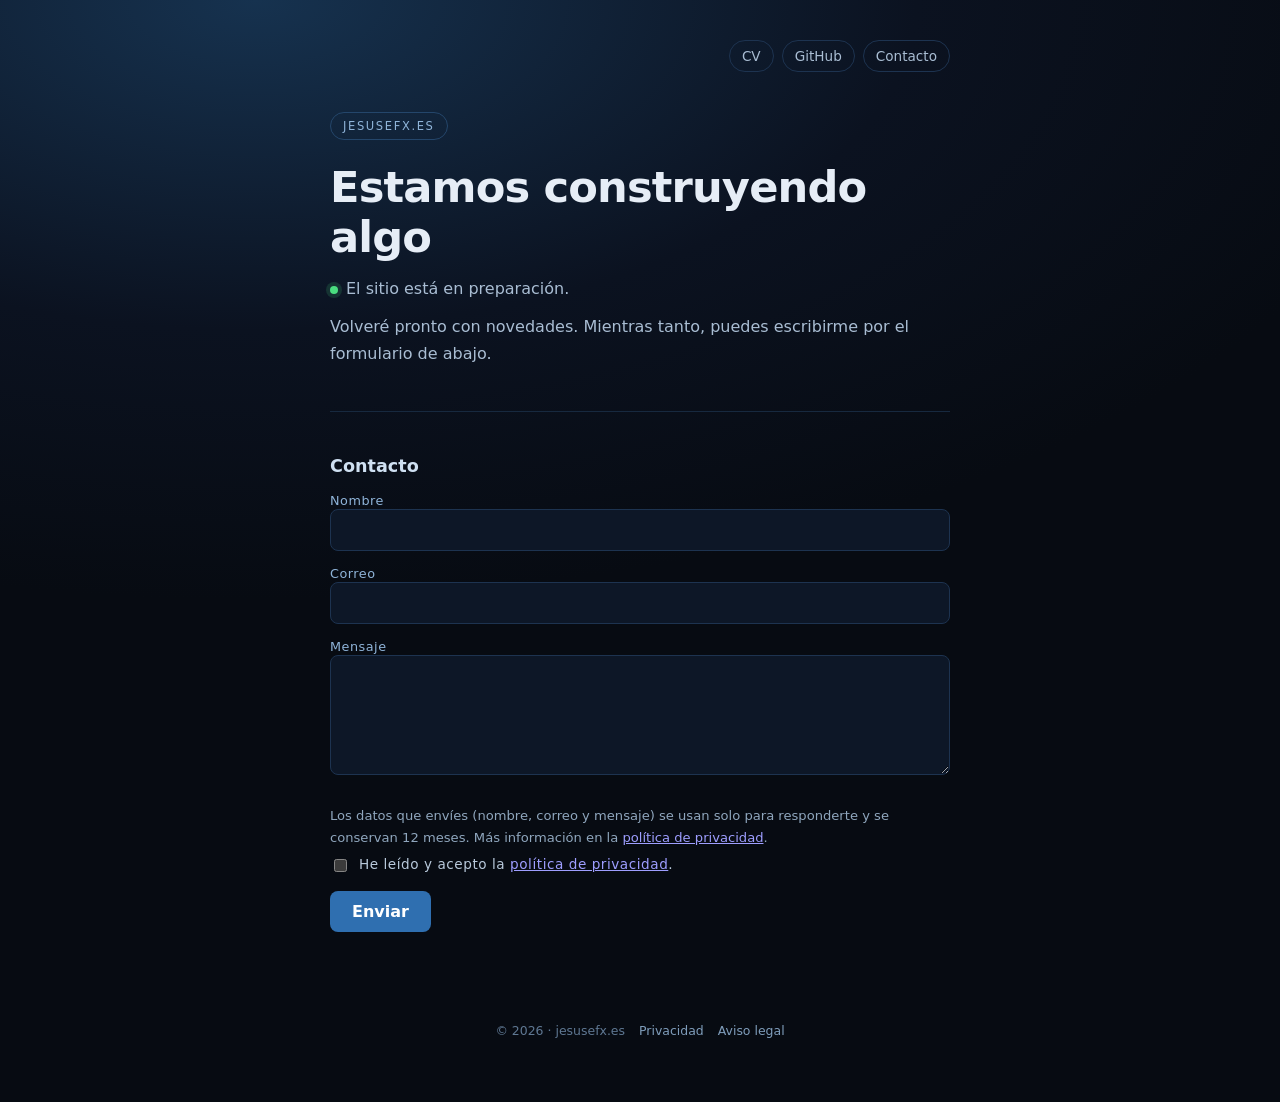
==== index.html @ 9a5c358f "SEO y accesibilidad: quitar noindex y añadir landmark main" ====
<!doctype html>
<html lang="es">
<head>
<meta charset="utf-8">
<meta name="viewport" content="width=device-width, initial-scale=1">
<title>jesusefx.es — En construcción</title>
<link rel="icon" href="/favicon.svg" type="image/svg+xml">
<link rel="icon" href="/favicon-32.png" sizes="32x32" type="image/png">
<link rel="apple-touch-icon" href="/apple-touch-icon.png">
<link rel="manifest" href="/site.webmanifest">
<meta name="theme-color" content="#14304f">
<style>
  :root { color-scheme: dark; }
  * { box-sizing: border-box; }
  body {
    margin: 0; min-height: 100vh; padding: 40px 24px 64px;
    display: flex; flex-direction: column; align-items: center;
    background: radial-gradient(1200px 600px at 20% 0%, #16324f 0%, #0b1220 55%, #070b12 100%);
    color: #e6edf6;
    font-family: system-ui, -apple-system, "Segoe UI", Roboto, Helvetica, Arial, sans-serif;
  }
  .wrap { width: 100%; max-width: 620px; }
  nav { display: flex; gap: 8px; justify-content: flex-end; flex-wrap: wrap; margin-bottom: 40px; }
  nav a {
    font-size: .85rem; color: #a9bdd3; text-decoration: none; padding: 7px 12px;
    border: 1px solid #1d3350; border-radius: 999px; transition: .15s;
  }
  nav a:hover { color: #e6edf6; border-color: #2f5a86; background: #12233a; }
  .badge {
    display: inline-block; font-size: .72rem; letter-spacing: .14em; text-transform: uppercase;
    color: #8fb4d9; border: 1px solid #24466b; border-radius: 999px; padding: 6px 12px; margin-bottom: 22px;
  }
  h1 { font-size: clamp(1.9rem, 5vw, 2.7rem); margin: 0 0 14px; font-weight: 650; letter-spacing: -.02em; }
  h2 { font-size: 1.1rem; margin: 0 0 14px; font-weight: 600; color: #cfe0f2; }
  p { color: #a9bdd3; line-height: 1.65; margin: 0 0 12px; }
  .dot {
    display: inline-block; width: 8px; height: 8px; border-radius: 50%;
    background: #4ade80; margin-right: 8px; box-shadow: 0 0 0 4px rgba(74,222,128,.15);
  }
  hr { border: 0; border-top: 1px solid #17293f; margin: 44px 0; }
  form { display: grid; gap: 12px; }
  label { font-size: .8rem; color: #8fb4d9; letter-spacing: .04em; }
  input, textarea {
    width: 100%; padding: 11px 12px; border-radius: 8px; border: 1px solid #1d3350;
    background: #0d1727; color: #e6edf6; font: inherit; font-size: .95rem;
  }
  input:focus, textarea:focus { outline: none; border-color: #3f6f9f; box-shadow: 0 0 0 3px rgba(63,111,159,.18); }
  textarea { min-height: 120px; resize: vertical; }
  button {
    justify-self: start; margin-top: 4px; padding: 11px 22px; border-radius: 8px; border: 0;
    background: #2f6fb0; color: #fff; font: inherit; font-weight: 600; cursor: pointer;
  }
  button:hover { background: #3a82cb; }
  button:disabled { opacity: .55; cursor: not-allowed; }
  .msg { font-size: .9rem; min-height: 1.3em; }
  .ok { color: #4ade80; }
  .err { color: #f87171; }
  footer { margin-top: 48px; font-size: .78rem; color: #5f7893; text-align: center; }
  footer a { color: #7f9dbb; text-decoration: none; }
  footer { display: flex; gap: 14px; flex-wrap: wrap; justify-content: center; }
  .skip { position: absolute; left: -9999px; top: 0; background: #2f6fb0; color: #fff;
          padding: 8px 14px; border-radius: 0 0 8px 0; z-index: 10; text-decoration: none; }
  .skip:focus { left: 0; }
  a:focus-visible, button:focus-visible, input:focus-visible, textarea:focus-visible {
    outline: 2px solid #7fc4ff; outline-offset: 2px;
  }
  .privacidad { margin: 2px 0 0; }
  .aviso-privacidad { font-size: .82rem; color: #8fa6bd; margin: 0 0 8px; }
  .check { display: flex; gap: 9px; align-items: flex-start; font-size: .85rem; color: #b9cadc; }
  .check input { width: auto; margin-top: 3px; flex: none; }
</style>
</head>
<body>
  <a class="skip" href="#contacto">Ir al formulario</a>
  <div class="wrap">
    <nav>
      <a href="/cv">CV</a>
      <a href="https://github.com/myheroxd" target="_blank" rel="noopener">GitHub</a>
      <a href="#contacto">Contacto</a>
    </nav>

    <main>
    <span class="badge">jesusefx.es</span>
    <h1>Estamos construyendo algo</h1>
    <p><span class="dot"></span>El sitio está en preparación.</p>
    <p>Volveré pronto con novedades. Mientras tanto, puedes escribirme por el formulario de abajo.</p>

    <hr>

    <section id="contacto">
      <h2>Contacto</h2>
      <form id="form-contacto" novalidate>
        <div>
          <label for="nombre">Nombre</label>
          <input id="nombre" name="nombre" type="text" maxlength="100" required autocomplete="name">
        </div>
        <div>
          <label for="email">Correo</label>
          <input id="email" name="email" type="email" maxlength="200" required autocomplete="email">
        </div>
        <div>
          <label for="mensaje">Mensaje</label>
          <textarea id="mensaje" name="mensaje" maxlength="2000" required></textarea>
        </div>

        <!-- Sustituye TU_SITE_KEY por la clave pública de Turnstile -->
        <div class="cf-turnstile" data-sitekey="0x4AAAAAAGAMN-S6nkzIcXFP" data-theme="dark"></div>

        <div class="privacidad">
          <p class="aviso-privacidad" id="aviso-privacidad">
            Los datos que envíes (nombre, correo y mensaje) se usan solo para responderte y se conservan
            12 meses. Más información en la <a href="/privacidad">política de privacidad</a>.
          </p>
          <label class="check">
            <input type="checkbox" id="acepto" name="acepto" required aria-describedby="aviso-privacidad">
            <span>He leído y acepto la <a href="/privacidad">política de privacidad</a>.</span>
          </label>
        </div>

        <button type="submit" id="enviar">Enviar</button>
        <p class="msg" id="estado" role="status" aria-live="polite"></p>
      </form>
    </section>
    </main>

    <footer>
      <span>© 2026 · jesusefx.es</span>
      <a href="/privacidad">Privacidad</a>
      <a href="/aviso-legal">Aviso legal</a>
    </footer>
  </div>

  <script src="https://challenges.cloudflare.com/turnstile/v0/api.js" async defer></script>
  <script>
    const form = document.getElementById('form-contacto');
    const estado = document.getElementById('estado');
    const boton = document.getElementById('enviar');

    form.addEventListener('submit', async (e) => {
      e.preventDefault();
      estado.textContent = '';
      estado.className = 'msg';

      const nombre = form.nombre.value.trim();
      const email = form.email.value.trim();
      const mensaje = form.mensaje.value.trim();
      const token = form.querySelector('[name="cf-turnstile-response"]')?.value || '';
      const acepta = form.acepto.checked;

      if (!nombre || !email || !mensaje) {
        estado.textContent = 'Rellena todos los campos.';
        estado.classList.add('err');
        return;
      }
      if (!acepta) {
        estado.textContent = 'Debes aceptar la política de privacidad.';
        estado.classList.add('err');
        form.acepto.focus();
        return;
      }
      if (!token) {
        estado.textContent = 'Espera a que se complete la verificación.';
        estado.classList.add('err');
        return;
      }

      boton.disabled = true;
      estado.textContent = 'Enviando…';
      try {
        const r = await fetch('https://api.jesusefx.es/contact', {
          method: 'POST',
          headers: { 'content-type': 'application/json' },
          body: JSON.stringify({ nombre, email, mensaje, acepta, 'cf-turnstile-response': token })
        });
        const data = await r.json().catch(() => ({}));
        if (r.ok && data.ok) {
          form.reset();
          if (window.turnstile) turnstile.reset();
          estado.textContent = 'Mensaje enviado. Gracias.';
          estado.classList.add('ok');
        } else {
          estado.textContent = 'No se pudo enviar. Inténtalo más tarde.';
          estado.classList.add('err');
        }
      } catch {
        estado.textContent = 'Error de conexión.';
        estado.classList.add('err');
      } finally {
        boton.disabled = false;
      }
    });
  </script>
</body>
</html>
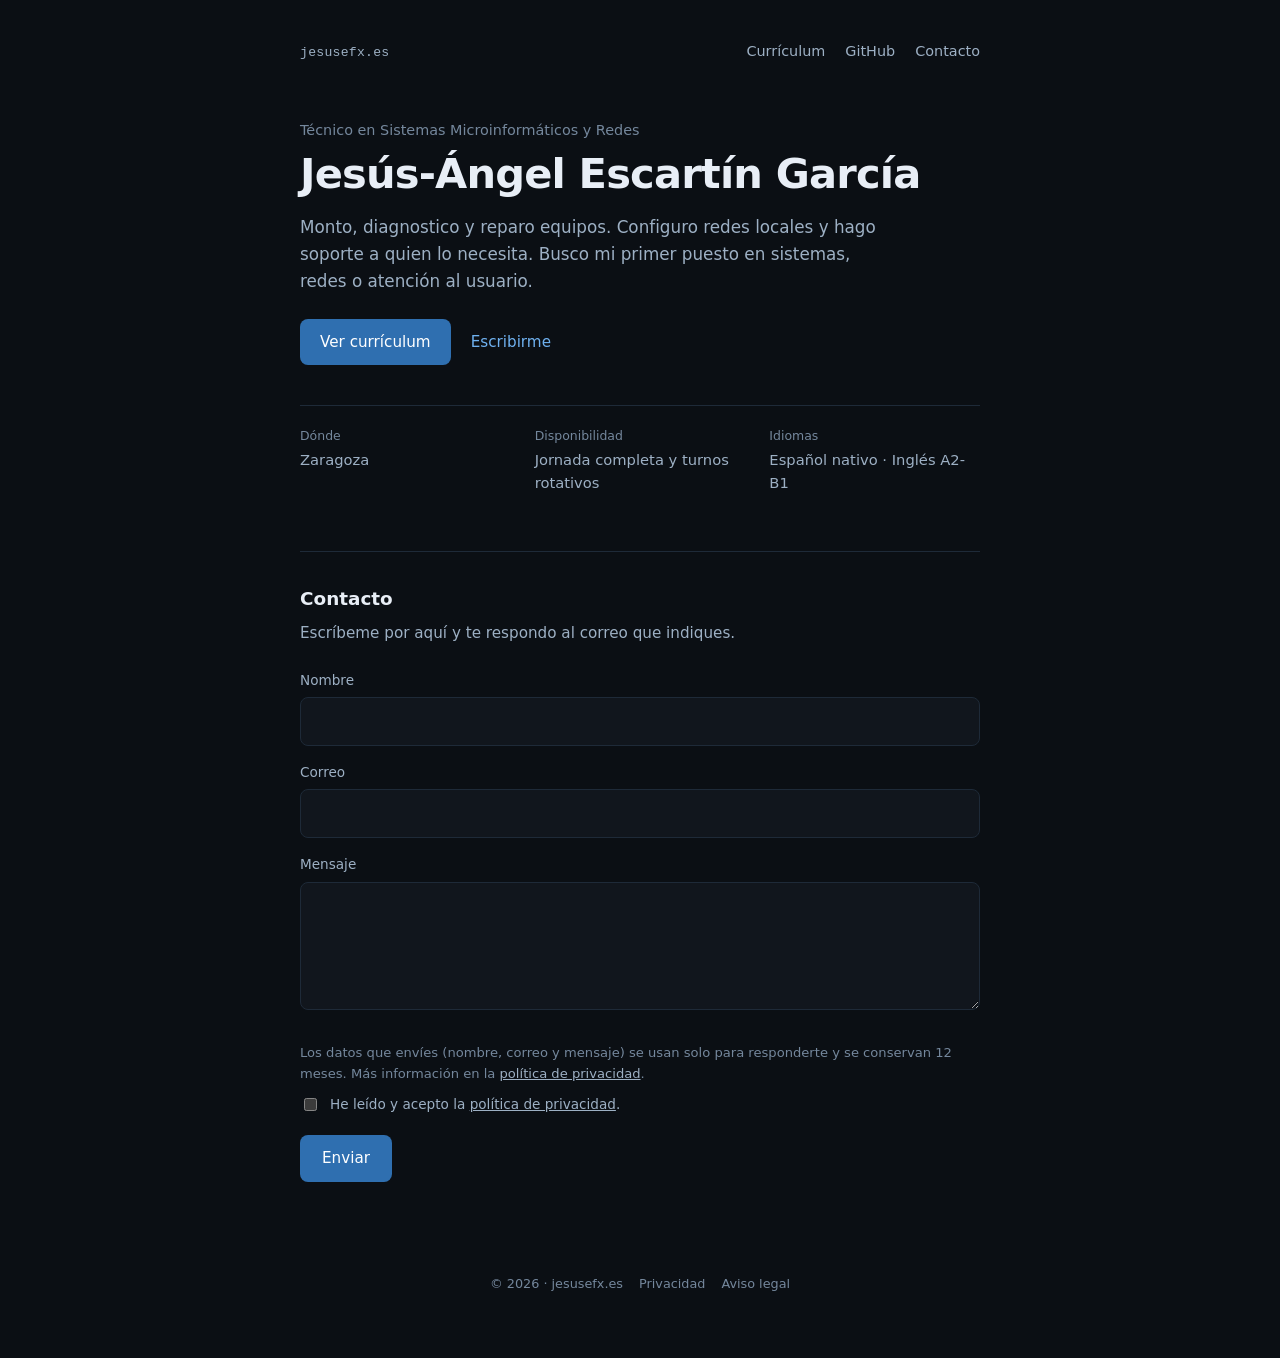
==== commit 2d739dab: "Rediseño de la portada, 404 y CV sin comentarios" ====
--- a/index.html
+++ b/index.html
@@ -3,124 +3,265 @@
 <head>
 <meta charset="utf-8">
 <meta name="viewport" content="width=device-width, initial-scale=1">
-<title>jesusefx.es — En construcción</title>
+<title>Jesús-Ángel Escartín García · Sistemas y redes</title>
+<meta name="description" content="Sitio personal de Jesús-Ángel Escartín García, técnico en Sistemas Microinformáticos y Redes. Currículum y formulario de contacto.">
 <link rel="icon" href="/favicon.svg" type="image/svg+xml">
 <link rel="icon" href="/favicon-32.png" sizes="32x32" type="image/png">
 <link rel="apple-touch-icon" href="/apple-touch-icon.png">
 <link rel="manifest" href="/site.webmanifest">
-<meta name="theme-color" content="#14304f">
+<meta name="theme-color" content="#0b0f14">
 <style>
-  :root { color-scheme: dark; }
+  :root {
+    color-scheme: dark;
+    --fondo: #0b0f14;
+    --superficie: #11161d;
+    --linea: #1e2a38;
+    --texto: #e8eef6;
+    --texto-2: #9db0c4;
+    --texto-3: #74879c;
+    --acento: #2f6fb0;
+    --acento-hover: #3a82cb;
+    --enlace: #6fb1f0;
+  }
   * { box-sizing: border-box; }
   body {
-    margin: 0; min-height: 100vh; padding: 40px 24px 64px;
-    display: flex; flex-direction: column; align-items: center;
-    background: radial-gradient(1200px 600px at 20% 0%, #16324f 0%, #0b1220 55%, #070b12 100%);
-    color: #e6edf6;
+    margin: 0;
+    padding: 40px 24px 64px;
+    background: var(--fondo);
+    color: var(--texto);
     font-family: system-ui, -apple-system, "Segoe UI", Roboto, Helvetica, Arial, sans-serif;
-  }
-  .wrap { width: 100%; max-width: 620px; }
-  nav { display: flex; gap: 8px; justify-content: flex-end; flex-wrap: wrap; margin-bottom: 40px; }
+    line-height: 1.6;
+  }
+  .wrap { width: 100%; max-width: 680px; margin: 0 auto; }
+  .cabecera {
+    display: flex;
+    justify-content: space-between;
+    align-items: baseline;
+    gap: 16px;
+    flex-wrap: wrap;
+    margin-bottom: 56px;
+  }
+  .marca {
+    font-family: ui-monospace, SFMono-Regular, Menlo, Consolas, monospace;
+    font-size: .82rem;
+    color: var(--texto-2);
+    text-decoration: none;
+    letter-spacing: .02em;
+  }
+  .marca:hover { color: var(--texto); }
+  nav { display: flex; gap: 20px; flex-wrap: wrap; }
   nav a {
-    font-size: .85rem; color: #a9bdd3; text-decoration: none; padding: 7px 12px;
-    border: 1px solid #1d3350; border-radius: 999px; transition: .15s;
-  }
-  nav a:hover { color: #e6edf6; border-color: #2f5a86; background: #12233a; }
-  .badge {
-    display: inline-block; font-size: .72rem; letter-spacing: .14em; text-transform: uppercase;
-    color: #8fb4d9; border: 1px solid #24466b; border-radius: 999px; padding: 6px 12px; margin-bottom: 22px;
-  }
-  h1 { font-size: clamp(1.9rem, 5vw, 2.7rem); margin: 0 0 14px; font-weight: 650; letter-spacing: -.02em; }
-  h2 { font-size: 1.1rem; margin: 0 0 14px; font-weight: 600; color: #cfe0f2; }
-  p { color: #a9bdd3; line-height: 1.65; margin: 0 0 12px; }
-  .dot {
-    display: inline-block; width: 8px; height: 8px; border-radius: 50%;
-    background: #4ade80; margin-right: 8px; box-shadow: 0 0 0 4px rgba(74,222,128,.15);
-  }
-  hr { border: 0; border-top: 1px solid #17293f; margin: 44px 0; }
-  form { display: grid; gap: 12px; }
-  label { font-size: .8rem; color: #8fb4d9; letter-spacing: .04em; }
+    font-size: .9rem;
+    color: var(--texto-2);
+    text-decoration: none;
+  }
+  nav a:hover { color: var(--texto); }
+  .kicker {
+    margin: 0 0 8px;
+    font-size: .9rem;
+    color: var(--texto-3);
+  }
+  h1 {
+    margin: 0 0 16px;
+    font-size: clamp(2rem, 5vw, 2.6rem);
+    font-weight: 600;
+    letter-spacing: -.02em;
+    line-height: 1.15;
+  }
+  .entradilla {
+    margin: 0 0 24px;
+    max-width: 56ch;
+    font-size: 1.05rem;
+    color: var(--texto-2);
+  }
+  .acciones { display: flex; align-items: center; gap: 20px; flex-wrap: wrap; margin: 0 0 40px; }
+  .boton {
+    display: inline-block;
+    padding: 11px 20px;
+    border-radius: 8px;
+    background: var(--acento);
+    color: #fff;
+    font-size: .95rem;
+    font-weight: 500;
+    text-decoration: none;
+  }
+  .boton:hover { background: var(--acento-hover); }
+  .enlace { color: var(--enlace); font-size: .95rem; text-decoration: none; }
+  .enlace:hover { text-decoration: underline; }
+  .datos {
+    display: grid;
+    grid-template-columns: repeat(auto-fit, minmax(150px, 1fr));
+    gap: 16px 24px;
+    margin: 0 0 8px;
+    padding: 20px 0 0;
+    border-top: 1px solid var(--linea);
+  }
+  .datos div { margin: 0; }
+  .datos dt {
+    margin: 0 0 2px;
+    font-size: .78rem;
+    color: var(--texto-3);
+  }
+  .datos dd { margin: 0; font-size: .92rem; color: var(--texto-2); }
+  section { margin-top: 56px; padding-top: 32px; border-top: 1px solid var(--linea); }
+  h2 { margin: 0 0 8px; font-size: 1.15rem; font-weight: 600; }
+  .nota { margin: 0 0 24px; font-size: .95rem; color: var(--texto-2); }
+  form { display: grid; gap: 16px; }
+  .campo { display: grid; gap: 6px; }
+  label { font-size: .85rem; color: var(--texto-2); }
   input, textarea {
-    width: 100%; padding: 11px 12px; border-radius: 8px; border: 1px solid #1d3350;
-    background: #0d1727; color: #e6edf6; font: inherit; font-size: .95rem;
-  }
-  input:focus, textarea:focus { outline: none; border-color: #3f6f9f; box-shadow: 0 0 0 3px rgba(63,111,159,.18); }
-  textarea { min-height: 120px; resize: vertical; }
+    width: 100%;
+    padding: 11px 12px;
+    border: 1px solid var(--linea);
+    border-radius: 8px;
+    background: var(--superficie);
+    color: var(--texto);
+    font: inherit;
+    font-size: .95rem;
+  }
+  input:hover, textarea:hover { border-color: #2b3d52; }
+  input:focus-visible, textarea:focus-visible {
+    outline: 2px solid var(--enlace);
+    outline-offset: 1px;
+    border-color: var(--enlace);
+  }
+  textarea { min-height: 128px; resize: vertical; }
   button {
-    justify-self: start; margin-top: 4px; padding: 11px 22px; border-radius: 8px; border: 0;
-    background: #2f6fb0; color: #fff; font: inherit; font-weight: 600; cursor: pointer;
-  }
-  button:hover { background: #3a82cb; }
+    justify-self: start;
+    margin-top: 4px;
+    padding: 11px 22px;
+    border: 0;
+    border-radius: 8px;
+    background: var(--acento);
+    color: #fff;
+    font: inherit;
+    font-size: .95rem;
+    font-weight: 500;
+    cursor: pointer;
+  }
+  button:hover { background: var(--acento-hover); }
   button:disabled { opacity: .55; cursor: not-allowed; }
-  .msg { font-size: .9rem; min-height: 1.3em; }
-  .ok { color: #4ade80; }
-  .err { color: #f87171; }
-  footer { margin-top: 48px; font-size: .78rem; color: #5f7893; text-align: center; }
-  footer a { color: #7f9dbb; text-decoration: none; }
-  footer { display: flex; gap: 14px; flex-wrap: wrap; justify-content: center; }
-  .skip { position: absolute; left: -9999px; top: 0; background: #2f6fb0; color: #fff;
-          padding: 8px 14px; border-radius: 0 0 8px 0; z-index: 10; text-decoration: none; }
-  .skip:focus { left: 0; }
-  a:focus-visible, button:focus-visible, input:focus-visible, textarea:focus-visible {
-    outline: 2px solid #7fc4ff; outline-offset: 2px;
-  }
-  .privacidad { margin: 2px 0 0; }
-  .aviso-privacidad { font-size: .82rem; color: #8fa6bd; margin: 0 0 8px; }
-  .check { display: flex; gap: 9px; align-items: flex-start; font-size: .85rem; color: #b9cadc; }
-  .check input { width: auto; margin-top: 3px; flex: none; }
+  .aviso-privacidad {
+    margin: 0 0 10px;
+    font-size: .82rem;
+    color: var(--texto-3);
+  }
+  .aviso-privacidad a { color: var(--texto-2); }
+  .aceptacion { display: flex; gap: 10px; align-items: flex-start; font-size: .85rem; color: var(--texto-2); }
+  .aceptacion input { width: auto; margin-top: 4px; flex: none; }
+  .aceptacion a { color: var(--texto-2); }
+  .estado { min-height: 1.4em; margin: 0; font-size: .9rem; }
+  .estado.ok { color: #7ee0a1; }
+  .estado.err { color: #ff9a9a; }
+  footer {
+    display: flex;
+    gap: 16px;
+    flex-wrap: wrap;
+    justify-content: center;
+    margin-top: 56px;
+    font-size: .8rem;
+    color: var(--texto-3);
+  }
+  footer a { color: var(--texto-3); text-decoration: none; }
+  footer a:hover { color: var(--texto-2); }
+  .saltar {
+    position: absolute;
+    left: -9999px;
+    top: 0;
+    padding: 8px 14px;
+    border-radius: 0 0 8px 0;
+    background: var(--acento);
+    color: #fff;
+    text-decoration: none;
+    z-index: 10;
+  }
+  .saltar:focus { left: 0; }
+  a:focus-visible, button:focus-visible {
+    outline: 2px solid var(--enlace);
+    outline-offset: 2px;
+  }
+  @media (max-width: 520px) {
+    body { padding: 24px 20px 48px; }
+    .cabecera { margin-bottom: 40px; }
+    nav { gap: 14px; }
+    .datos { grid-template-columns: 1fr; gap: 12px; }
+  }
 </style>
 </head>
 <body>
-  <a class="skip" href="#contacto">Ir al formulario</a>
+  <a class="saltar" href="#contacto">Ir al formulario</a>
   <div class="wrap">
-    <nav>
-      <a href="/cv">CV</a>
-      <a href="https://github.com/myheroxd" target="_blank" rel="noopener">GitHub</a>
-      <a href="#contacto">Contacto</a>
-    </nav>
+    <header class="cabecera">
+      <a class="marca" href="/">jesusefx.es</a>
+      <nav>
+        <a href="/cv">Currículum</a>
+        <a href="https://github.com/myheroxd" target="_blank" rel="noopener">GitHub</a>
+        <a href="#contacto">Contacto</a>
+      </nav>
+    </header>
 
     <main>
-    <span class="badge">jesusefx.es</span>
-    <h1>Estamos construyendo algo</h1>
-    <p><span class="dot"></span>El sitio está en preparación.</p>
-    <p>Volveré pronto con novedades. Mientras tanto, puedes escribirme por el formulario de abajo.</p>
-
-    <hr>
-
-    <section id="contacto">
-      <h2>Contacto</h2>
-      <form id="form-contacto" novalidate>
+      <p class="kicker">Técnico en Sistemas Microinformáticos y Redes</p>
+      <h1>Jesús-Ángel Escartín García</h1>
+      <p class="entradilla">
+        Monto, diagnostico y reparo equipos. Configuro redes locales y hago soporte
+        a quien lo necesita. Busco mi primer puesto en sistemas, redes o atención al usuario.
+      </p>
+      <p class="acciones">
+        <a class="boton" href="/cv">Ver currículum</a>
+        <a class="enlace" href="#contacto">Escribirme</a>
+      </p>
+
+      <dl class="datos">
         <div>
-          <label for="nombre">Nombre</label>
-          <input id="nombre" name="nombre" type="text" maxlength="100" required autocomplete="name">
+          <dt>Dónde</dt>
+          <dd>Zaragoza</dd>
         </div>
         <div>
-          <label for="email">Correo</label>
-          <input id="email" name="email" type="email" maxlength="200" required autocomplete="email">
+          <dt>Disponibilidad</dt>
+          <dd>Jornada completa y turnos rotativos</dd>
         </div>
         <div>
-          <label for="mensaje">Mensaje</label>
-          <textarea id="mensaje" name="mensaje" maxlength="2000" required></textarea>
+          <dt>Idiomas</dt>
+          <dd>Español nativo · Inglés A2-B1</dd>
         </div>
-
-        <!-- Sustituye TU_SITE_KEY por la clave pública de Turnstile -->
-        <div class="cf-turnstile" data-sitekey="0x4AAAAAAGAMN-S6nkzIcXFP" data-theme="dark"></div>
-
-        <div class="privacidad">
-          <p class="aviso-privacidad" id="aviso-privacidad">
-            Los datos que envíes (nombre, correo y mensaje) se usan solo para responderte y se conservan
-            12 meses. Más información en la <a href="/privacidad">política de privacidad</a>.
-          </p>
-          <label class="check">
-            <input type="checkbox" id="acepto" name="acepto" required aria-describedby="aviso-privacidad">
-            <span>He leído y acepto la <a href="/privacidad">política de privacidad</a>.</span>
-          </label>
-        </div>
-
-        <button type="submit" id="enviar">Enviar</button>
-        <p class="msg" id="estado" role="status" aria-live="polite"></p>
-      </form>
-    </section>
+      </dl>
+
+      <section id="contacto">
+        <h2>Contacto</h2>
+        <p class="nota">Escríbeme por aquí y te respondo al correo que indiques.</p>
+        <form id="form-contacto" novalidate>
+          <div class="campo">
+            <label for="nombre">Nombre</label>
+            <input id="nombre" name="nombre" type="text" maxlength="100" required autocomplete="name">
+          </div>
+          <div class="campo">
+            <label for="email">Correo</label>
+            <input id="email" name="email" type="email" maxlength="200" required autocomplete="email">
+          </div>
+          <div class="campo">
+            <label for="mensaje">Mensaje</label>
+            <textarea id="mensaje" name="mensaje" maxlength="2000" required></textarea>
+          </div>
+
+          <div id="turnstile-wrap" data-sitekey="0x4AAAAAAGAMN-S6nkzIcXFP" data-theme="dark"></div>
+
+          <div>
+            <p class="aviso-privacidad" id="aviso-privacidad">
+              Los datos que envíes (nombre, correo y mensaje) se usan solo para responderte y se
+              conservan 12 meses. Más información en la
+              <a href="/privacidad">política de privacidad</a>.
+            </p>
+            <label class="aceptacion">
+              <input type="checkbox" id="acepto" name="acepto" required aria-describedby="aviso-privacidad">
+              <span>He leído y acepto la <a href="/privacidad">política de privacidad</a>.</span>
+            </label>
+          </div>
+
+          <button type="submit" id="enviar">Enviar</button>
+          <p class="estado" id="estado" role="status" aria-live="polite"></p>
+        </form>
+      </section>
     </main>
 
     <footer>
@@ -130,63 +271,114 @@
     </footer>
   </div>
 
-  <script src="https://challenges.cloudflare.com/turnstile/v0/api.js" async defer></script>
   <script>
-    const form = document.getElementById('form-contacto');
+    const formulario = document.getElementById('form-contacto');
     const estado = document.getElementById('estado');
-    const boton = document.getElementById('enviar');
-
-    form.addEventListener('submit', async (e) => {
-      e.preventDefault();
-      estado.textContent = '';
-      estado.className = 'msg';
-
-      const nombre = form.nombre.value.trim();
-      const email = form.email.value.trim();
-      const mensaje = form.mensaje.value.trim();
-      const token = form.querySelector('[name="cf-turnstile-response"]')?.value || '';
-      const acepta = form.acepto.checked;
-
-      if (!nombre || !email || !mensaje) {
-        estado.textContent = 'Rellena todos los campos.';
-        estado.classList.add('err');
+    const botonEnviar = document.getElementById('enviar');
+    const contenedorWidget = document.getElementById('turnstile-wrap');
+
+    let cargandoWidget = false;
+
+    function mostrarEstado(texto, tipo) {
+      estado.textContent = texto;
+      estado.className = tipo ? 'estado ' + tipo : 'estado';
+    }
+
+    function cargarWidget() {
+      if (cargandoWidget || window.turnstile) {
         return;
       }
-      if (!acepta) {
-        estado.textContent = 'Debes aceptar la política de privacidad.';
-        estado.classList.add('err');
-        form.acepto.focus();
+      cargandoWidget = true;
+      const script = document.createElement('script');
+      script.src = 'https://challenges.cloudflare.com/turnstile/v0/api.js?render=explicit';
+      script.async = true;
+      script.onload = dibujarWidget;
+      document.head.appendChild(script);
+    }
+
+    function dibujarWidget() {
+      if (!contenedorWidget || contenedorWidget.dataset.rendered) {
         return;
       }
-      if (!token) {
-        estado.textContent = 'Espera a que se complete la verificación.';
-        estado.classList.add('err');
+      turnstile.render(contenedorWidget, {
+        sitekey: contenedorWidget.dataset.sitekey,
+        theme: 'dark'
+      });
+      contenedorWidget.dataset.rendered = '1';
+    }
+
+    function leerDatos() {
+      return {
+        nombre: formulario.elements.nombre.value.trim(),
+        email: formulario.elements.email.value.trim(),
+        mensaje: formulario.elements.mensaje.value.trim(),
+        acepta: formulario.elements.acepto.checked,
+        token: formulario.querySelector('[name="cf-turnstile-response"]')?.value || ''
+      };
+    }
+
+    function buscarError(datos) {
+      if (!datos.nombre || !datos.email || !datos.mensaje) {
+        return 'Rellena todos los campos.';
+      }
+      if (!datos.acepta) {
+        formulario.elements.acepto.focus();
+        return 'Debes aceptar la política de privacidad.';
+      }
+      if (!datos.token) {
+        cargarWidget();
+        return 'Espera un momento: se está cargando la verificación.';
+      }
+      return '';
+    }
+
+    async function enviar(datos) {
+      const respuesta = await fetch('https://api.jesusefx.es/contact', {
+        method: 'POST',
+        headers: { 'content-type': 'application/json' },
+        body: JSON.stringify({
+          nombre: datos.nombre,
+          email: datos.email,
+          mensaje: datos.mensaje,
+          acepta: datos.acepta,
+          'cf-turnstile-response': datos.token
+        })
+      });
+      const cuerpo = await respuesta.json().catch(() => ({}));
+      return respuesta.ok && cuerpo.ok;
+    }
+
+    formulario.addEventListener('focusin', cargarWidget, { once: true });
+    formulario.addEventListener('click', cargarWidget, { once: true });
+
+    formulario.addEventListener('submit', async (evento) => {
+      evento.preventDefault();
+      mostrarEstado('', '');
+
+      const datos = leerDatos();
+      const error = buscarError(datos);
+      if (error) {
+        mostrarEstado(error, 'err');
         return;
       }
 
-      boton.disabled = true;
-      estado.textContent = 'Enviando…';
+      botonEnviar.disabled = true;
+      mostrarEstado('Enviando…', '');
       try {
-        const r = await fetch('https://api.jesusefx.es/contact', {
-          method: 'POST',
-          headers: { 'content-type': 'application/json' },
-          body: JSON.stringify({ nombre, email, mensaje, acepta, 'cf-turnstile-response': token })
-        });
-        const data = await r.json().catch(() => ({}));
-        if (r.ok && data.ok) {
-          form.reset();
-          if (window.turnstile) turnstile.reset();
-          estado.textContent = 'Mensaje enviado. Gracias.';
-          estado.classList.add('ok');
-        } else {
-          estado.textContent = 'No se pudo enviar. Inténtalo más tarde.';
-          estado.classList.add('err');
+        const correcto = await enviar(datos);
+        if (!correcto) {
+          mostrarEstado('No se pudo enviar. Inténtalo más tarde.', 'err');
+          return;
         }
+        formulario.reset();
+        if (window.turnstile) {
+          turnstile.reset();
+        }
+        mostrarEstado('Mensaje enviado. Gracias.', 'ok');
       } catch {
-        estado.textContent = 'Error de conexión.';
-        estado.classList.add('err');
+        mostrarEstado('Error de conexión.', 'err');
       } finally {
-        boton.disabled = false;
+        botonEnviar.disabled = false;
       }
     });
   </script>
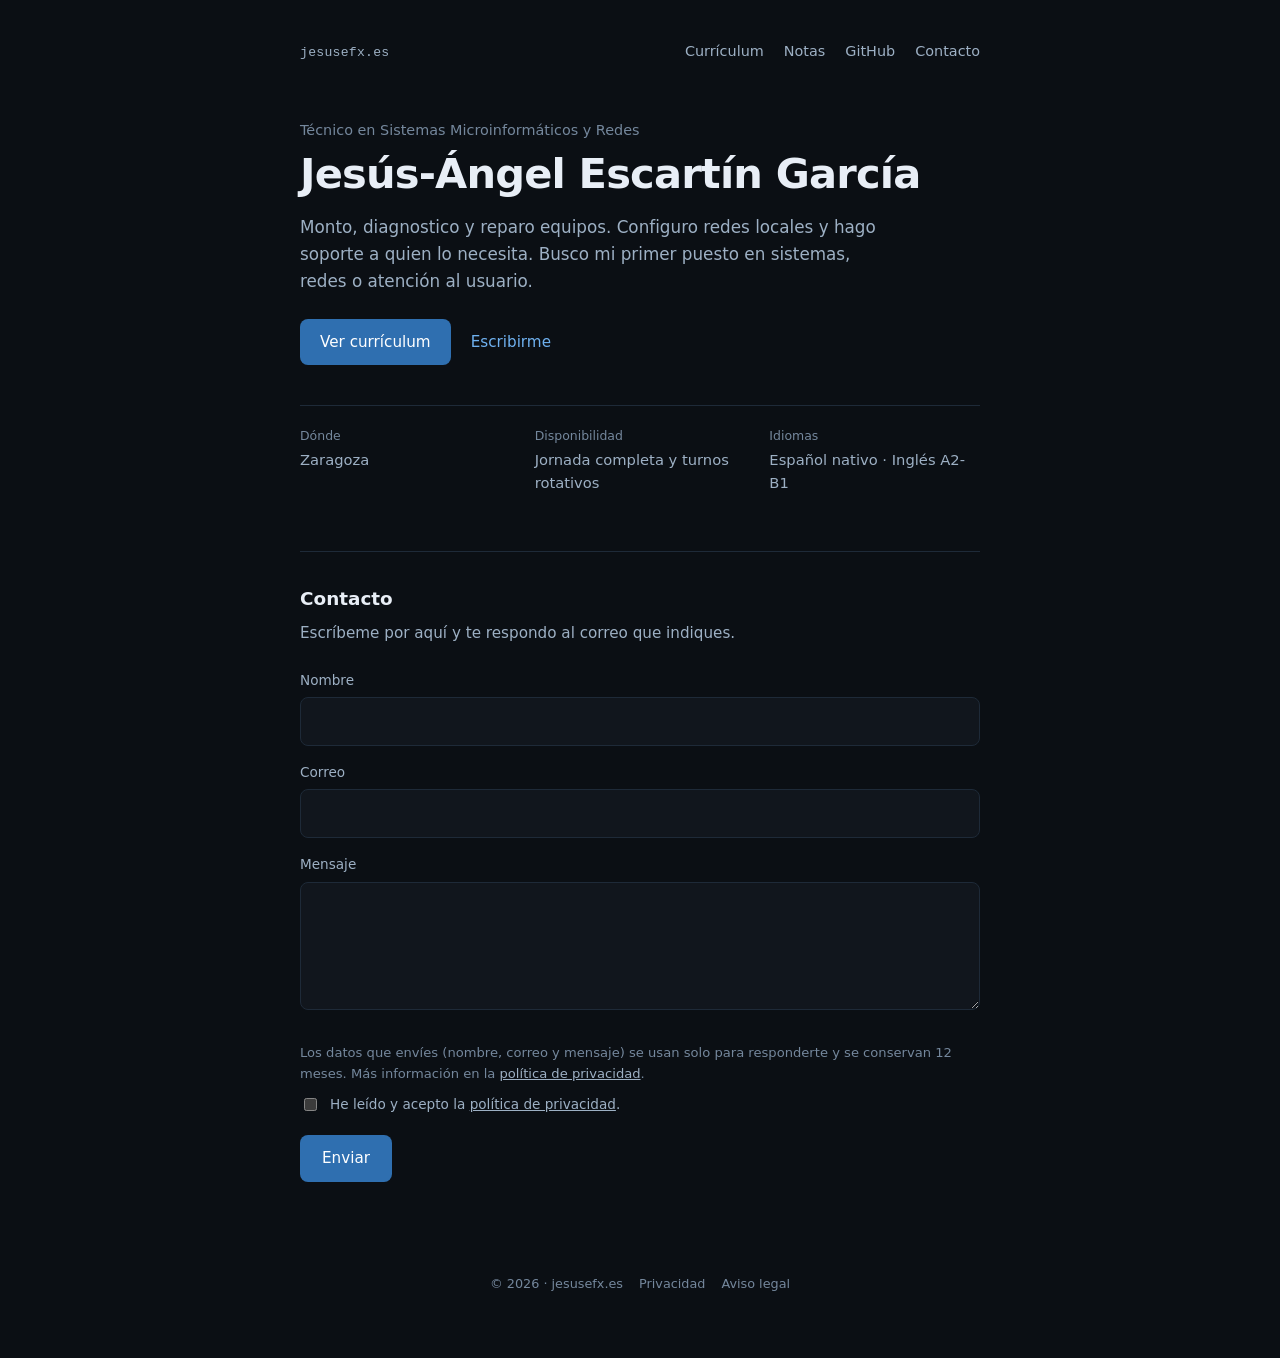
==== commit 9059b230: "Añadir notas, sitemap ampliado y clave IndexNow" ====
--- a/index.html
+++ b/index.html
@@ -5,6 +5,19 @@
 <meta name="viewport" content="width=device-width, initial-scale=1">
 <title>Jesús-Ángel Escartín García · Sistemas y redes</title>
 <meta name="description" content="Sitio personal de Jesús-Ángel Escartín García, técnico en Sistemas Microinformáticos y Redes. Currículum y formulario de contacto.">
+<link rel="canonical" href="https://jesusefx.es/">
+<meta name="author" content="Jesús-Ángel Escartín García">
+<meta property="og:type" content="website">
+<meta property="og:site_name" content="jesusefx.es">
+<meta property="og:locale" content="es_ES">
+<meta property="og:url" content="https://jesusefx.es/">
+<meta property="og:title" content="Jesús-Ángel Escartín García · Sistemas y redes">
+<meta property="og:description" content="Sitio personal de Jesús-Ángel Escartín García, técnico en Sistemas Microinformáticos y Redes. Currículum y formulario de contacto.">
+<meta property="og:image" content="https://jesusefx.es/favicon-512.png">
+<meta name="twitter:card" content="summary">
+<script type="application/ld+json">
+{"@context":"https://schema.org","@type":"Person","name":"Jesús-Ángel Escartín García","alternateName":"jesusefx","url":"https://jesusefx.es/","jobTitle":"Técnico en Sistemas Microinformáticos y Redes","address":{"@type":"PostalAddress","addressLocality":"Zaragoza","addressCountry":"ES"},"knowsAbout":["Administración de sistemas","Redes","Linux","Cloudflare","Homelab"],"sameAs":["https://github.com/myheroxd"]}
+</script>
 <link rel="icon" href="/favicon.svg" type="image/svg+xml">
 <link rel="icon" href="/favicon-32.png" sizes="32x32" type="image/png">
 <link rel="apple-touch-icon" href="/apple-touch-icon.png">
@@ -195,6 +208,7 @@
       <a class="marca" href="/">jesusefx.es</a>
       <nav>
         <a href="/cv">Currículum</a>
+        <a href="/notas">Notas</a>
         <a href="https://github.com/myheroxd" target="_blank" rel="noopener">GitHub</a>
         <a href="#contacto">Contacto</a>
       </nav>
